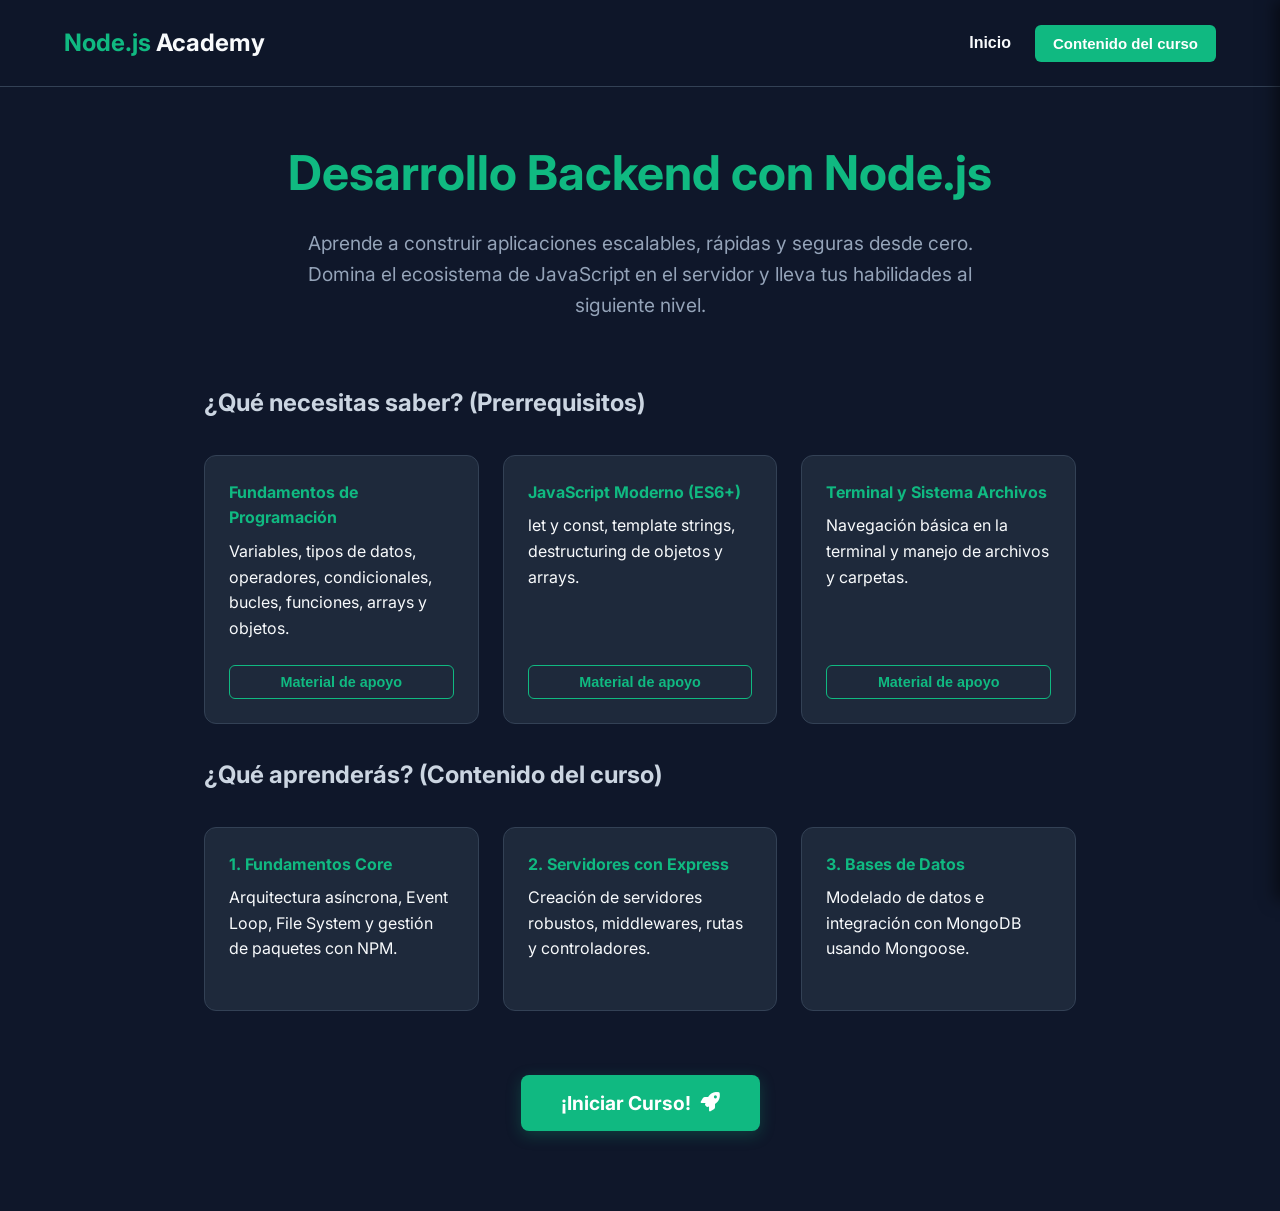
==== index.html @ 5e8589c1 "home page" ====
<!DOCTYPE html>
<html lang="es">
<head>
    <meta charset="UTF-8">
    <meta name="viewport" content="width=device-width, initial-scale=1.0">
    <title>Node.js Academy</title>
    <link rel="stylesheet" href="styles.css">
    <link rel="stylesheet" href="https://cdnjs.cloudflare.com/ajax/libs/font-awesome/6.4.0/css/all.min.css">
</head>
<body>

    <header>
        <div class="logo" id="logo-link"><span>Node.js</span> Academy</div>
        <div class="header-controls">
            <button id="home-btn" class="header-link-btn">Inicio</button>
            <button id="menu-btn" class="menu-btn">Contenido del curso</button>
        </div>
    </header>

    <nav id="sidebar" class="sidebar">
        <div class="sidebar-header">
            <h2>Contenido</h2>
            <button id="close-btn" class="close-btn" aria-label="Cerrar menú">✖</button>
        </div>
        <ul id="nav-links">
            <li><a href="#" data-target="module1">1. Introducción a Node.js</a></li>
            <li><a href="#" data-target="module2">2. Express y APIs REST</a></li>
            <li><a href="#" data-target="module3">3. Bases de Datos con MongoDB</a></li>
        </ul>
    </nav>
    <div id="overlay" class="overlay"></div>

    <main id="main-content">
        
        <section id="home" class="content-section active">
            
            <div class="hero">
                <h1>Desarrollo Backend con Node.js</h1>
                <p class="description">
                    Aprende a construir aplicaciones escalables, rápidas y seguras desde cero. 
                    Domina el ecosistema de JavaScript en el servidor y lleva tus habilidades al siguiente nivel.
                </p>
            </div>
            
            <div class="prerequisites">
                <h3>¿Qué necesitas saber? (Prerrequisitos)</h3>
                <div class="summary-grid">
                    <div class="summary-card">
                        <h4>Fundamentos de Programación</h4>
                        <p>Variables, tipos de datos, operadores, condicionales, bucles, funciones, arrays y objetos.</p>
                        <button class="resource-btn" data-title="Fundamentos de Programación" data-link="https://developer.mozilla.org/es/docs/Learn/JavaScript/First_steps">Material de apoyo</button>
                    </div>
                    <div class="summary-card">
                        <h4>JavaScript Moderno (ES6+)</h4>
                        <p>let y const, template strings, destructuring de objetos y arrays.</p>
                        <button class="resource-btn" data-title="JavaScript Moderno" data-link="https://javascript.info/">Material de apoyo</button>
                    </div>
                    <div class="summary-card">
                        <h4>Terminal y Sistema Archivos</h4>
                        <p>Navegación básica en la terminal y manejo de archivos y carpetas.</p>
                        <button class="resource-btn" data-title="Uso de la Terminal" data-link="https://ubuntu.com/tutorials/command-line-for-beginners">Material de apoyo</button>
                    </div>
                </div>
            </div>

            <div class="course-summary">
                <h3>¿Qué aprenderás? (Contenido del curso)</h3>
                <div class="summary-grid">
                    <div class="summary-card">
                        <h4>1. Fundamentos Core</h4>
                        <p>Arquitectura asíncrona, Event Loop, File System y gestión de paquetes con NPM.</p>
                    </div>
                    <div class="summary-card">
                        <h4>2. Servidores con Express</h4>
                        <p>Creación de servidores robustos, middlewares, rutas y controladores.</p>
                    </div>
                    <div class="summary-card">
                        <h4>3. Bases de Datos</h4>
                        <p>Modelado de datos e integración con MongoDB usando Mongoose.</p>
                    </div>
                </div>
            </div>

            <div class="cta-container">
                <button id="start-course-btn" class="main-cta-btn">
                    ¡Iniciar Curso! <i class="fas fa-rocket"></i>
                </button>
            </div>
        </section>

        <section id="module1" class="content-section">
            <span class="module-tag">Módulo 1</span>
            <h2>Introducción a Node.js</h2>
            <p>En esta lección entenderemos qué hace a Node.js tan especial y escribiremos nuestro primer servidor web nativo.</p>
            
            <h3>Video de la Clase</h3>
            <div class="video-container">
                <iframe width="560" height="315" src="https://www.youtube.com/embed/tgbNymZ7vqY" title="Clase 1" frameborder="0" allow="accelerometer; autoplay; clipboard-write; encrypted-media; gyroscope; picture-in-picture" allowfullscreen></iframe>
            </div>

            <h3>Nuestro primer servidor web</h3>
            <p>A diferencia de PHP o Apache, en Node.js nosotros mismos levantamos el servidor usando el módulo <code>http</code>. Aquí tienes el código base:</p>
            
            <div class="code-block">
                <div class="code-header">server.js</div>
                <pre><code>const http = require('http');

const server = http.createServer((req, res) => {
    res.statusCode = 200;
    res.setHeader('Content-Type', 'text/plain');
    res.end('¡Hola, Backend desde Node.js!');
});

server.listen(3000, () => {
    console.log('Servidor corriendo en el puerto 3000');
});</code></pre>
            </div>
            <div class="module-navigation">
                <button class="next-btn" data-next="module2">Ir al Módulo 2 <i class="fas fa-arrow-right"></i></button>
            </div>
        </section>

        <section id="module2" class="content-section">
            <span class="module-tag">Módulo 2</span>
            <h2>Express y APIs REST</h2>
            <p>Contenido en construcción...</p>
            <div class="module-navigation">
                <button class="next-btn" data-next="module3">Ir al Módulo 3 <i class="fas fa-arrow-right"></i></button>
            </div>
        </section>

        <section id="module3" class="content-section">
            <span class="module-tag">Módulo 3</span>
            <h2>Bases de Datos con MongoDB</h2>
            <p>Contenido en construcción...</p>
            
            <div class="module-navigation">
                <button class="next-btn" data-next="course-completed">Finalizar Curso <i class="fas fa-check-circle"></i></button>
            </div>
        </section>

        <section id="course-completed" class="content-section">
            <div class="completion-container">
                <h2>¡Felicidades, has finalizado el curso! 🎉</h2>
                <p>Espero que hayas disfrutado y aprendido mucho sobre Node.js.</p>
                <p>Tu opinión es muy importante para seguir mejorando. Por favor, envía tus comentarios, dudas o feedback a mi correo:</p>
                <a href="mailto:tu-correo@ejemplo.com" class="email-link">
                    <i class="fas fa-envelope"></i> tu-correo@ejemplo.com
                </a>
            </div>
        </section>

    </main>

    <div id="resource-modal" class="modal-overlay-alert">
        <div class="modal-content">
            <span class="close-modal" aria-label="Cerrar ventana">✖</span>
            <h3 id="modal-title">Título del Prerrequisito</h3>
            <p>Si aún no dominas este tema, te recomendamos estudiarlo antes de comenzar el curso para que le saques el máximo provecho a las lecciones.</p>
            <a href="#" id="modal-link" target="_blank" class="external-link-btn">
                Ir al material de estudio <i class="fas fa-external-link-alt"></i>
            </a>
        </div>
    </div>

    <script src="script.js"></script>
</body>
</html>
---- styles.css ----
/* ================= VARIABLES Y CONFIGURACIÓN BASE ================= */
@import url('https://fonts.googleapis.com/css2?family=Inter:wght@300;400;600;700&display=swap');
@import url('https://fonts.googleapis.com/css2?family=Fira+Code:wght@400;500&display=swap');

:root {
    --bg-color: #0f172a;
    --surface-color: #1e293b;
    --text-primary: #f8fafc;
    --text-secondary: #94a3b8;
    --accent-color: #10b981;
    --accent-hover: #059669;
}

* {
    margin: 0;
    padding: 0;
    box-sizing: border-box;
}

body {
    font-family: 'Inter', sans-serif;
    background-color: var(--bg-color);
    color: var(--text-primary);
    line-height: 1.6;
}

/* ================= COMPONENTES GLOBALES ================= */
main {
    padding: 3rem 5%;
    max-width: 1000px;
    margin: 0 auto;
}

/* ================= ENCABEZADO (HEADER) ================= */
header {
    display: flex;
    justify-content: space-between;
    align-items: center;
    padding: 1.5rem 5%;
    background-color: rgba(15, 23, 42, 0.9);
    backdrop-filter: blur(10px);
    border-bottom: 1px solid #334155;
    position: sticky;
    top: 0;
    z-index: 100;
}

.logo {
    font-size: 1.5rem;
    font-weight: 700;
    cursor: pointer;
    transition: opacity 0.3s ease;
}

.logo:hover {
    opacity: 0.8;
}

.logo span {
    color: var(--accent-color);
}

.header-controls {
    display: flex;
    align-items: center;
    gap: 1.5rem;
}

.header-link-btn {
    background: none;
    border: none;
    color: var(--text-primary);
    font-size: 1rem;
    font-weight: 600;
    cursor: pointer;
    transition: color 0.3s ease;
}

.header-link-btn:hover {
    color: var(--accent-color);
}

.menu-btn {
    padding: 10px 18px;
    background-color: var(--accent-color);
    color: #ffffff;
    font-weight: 600;
    border: none;
    border-radius: 6px;
    font-size: 15px;
    cursor: pointer;
    transition: background-color 0.3s ease, transform 0.1s ease;
}

.menu-btn:hover {
    background-color: var(--accent-hover);
}

.menu-btn:active {
    transform: scale(0.97);
}

/* ================= MENÚ LATERAL (SIDEBAR) ================= */
.sidebar {
    position: fixed;
    top: 0;
    right: -350px;
    width: 350px;
    height: 100vh;
    background-color: var(--surface-color);
    box-shadow: -5px 0 15px rgba(0,0,0,0.5);
    transition: right 0.4s cubic-bezier(0.4, 0, 0.2, 1);
    z-index: 1000;
    padding: 2rem;
    overflow-y: auto;
}

.sidebar.open {
    right: 0;
}

.sidebar-header {
    display: flex;
    justify-content: space-between;
    align-items: center;
    margin-bottom: 2rem;
    border-bottom: 1px solid #334155;
    padding-bottom: 1rem;
}

.close-btn {
    background: none;
    border: none;
    color: var(--text-secondary);
    font-size: 1.5rem;
    cursor: pointer;
    transition: color 0.3s;
}

.close-btn:hover {
    color: #ef4444;
}

.sidebar ul {
    list-style: none;
}

.sidebar ul li {
    margin-bottom: 1rem;
}

.sidebar ul li a {
    color: var(--text-secondary);
    text-decoration: none;
    font-size: 1.1rem;
    transition: all 0.3s;
    display: block;
    padding: 0.5rem;
    border-radius: 8px;
}

.sidebar ul li a:hover, 
.sidebar ul li a.active-link {
    color: var(--text-primary);
    background-color: #334155;
    padding-left: 1rem;
    border-left: 4px solid var(--accent-color);
}

.overlay {
    position: fixed;
    top: 0;
    left: 0;
    width: 100%;
    height: 100%;
    background: rgba(0,0,0,0.6);
    z-index: 999;
    opacity: 0;
    visibility: hidden;
    transition: all 0.3s;
}

.overlay.active {
    opacity: 1;
    visibility: visible;
}

/* ================= SECCIONES Y CONTENIDO ================= */
.content-section {
    display: none;
    animation: fadeIn 0.5s ease-in-out;
}

.content-section.active {
    display: block;
}

@keyframes fadeIn {
    from { opacity: 0; transform: translateY(10px); }
    to { opacity: 1; transform: translateY(0); }
}

/* Hero Section */
.hero {
    text-align: center;
    margin-bottom: 4rem;
}

.hero h1 {
    font-size: 3rem;
    margin-bottom: 1rem;
    color: var(--accent-color);
}

.hero .description {
    font-size: 1.2rem;
    color: var(--text-secondary);
    max-width: 700px;
    margin: 0 auto;
}

/* Tipografía de Módulos */
.module-tag {
    background-color: var(--accent-color);
    color: #000;
    padding: 0.3rem 0.8rem;
    border-radius: 20px;
    font-size: 0.8rem;
    font-weight: 700;
    text-transform: uppercase;
}

.content-section h2 {
    font-size: 2.5rem;
    margin: 1rem 0 2rem 0;
    border-bottom: 2px solid #334155;
    padding-bottom: 0.5rem;
}

.content-section h3 {
    font-size: 1.5rem;
    margin: 2rem 0 1rem 0;
    color: #cbd5e1;
}

/* ================= TARJETAS (CARDS) Y CUADRÍCULAS ================= */
.summary-grid {
    display: grid;
    grid-template-columns: repeat(auto-fit, minmax(250px, 1fr));
    gap: 1.5rem;
    margin-top: 2rem;
    align-items: stretch; /* Asegura que todas las tarjetas tengan el mismo alto */
}

/* REPARACIÓN DE ALINEACIÓN DE BOTONES */
.summary-card {
    background-color: var(--surface-color);
    padding: 1.5rem;
    border-radius: 12px;
    border: 1px solid #334155;
    transition: transform 0.3s ease;
    display: flex;         /* Habilita flexbox interno */
    flex-direction: column; /* Coloca elementos uno debajo del otro */
}

.summary-card:hover {
    transform: translateY(-5px);
}

.summary-card h4 {
    color: var(--accent-color);
    margin-bottom: 0.5rem;
}

.summary-card p {
    flex-grow: 1; /* Ocupa todo el espacio restante empujando el botón hacia abajo */
    margin-bottom: 1.5rem;
}

/* Botones dentro de tarjetas */
.resource-btn {
    margin-top: auto; /* Fuerza al botón a anclarse en la parte inferior */
    padding: 8px 12px;
    background-color: transparent;
    color: var(--accent-color);
    border: 1px solid var(--accent-color);
    border-radius: 6px;
    cursor: pointer;
    font-size: 0.9rem;
    font-weight: 600;
    transition: all 0.3s ease;
    width: 100%;
}

.resource-btn:hover {
    background-color: var(--accent-color);
    color: #ffffff;
}

/* ================= CALL TO ACTION (Botón Principal) ================= */
.cta-container {
    text-align: center;
    margin-top: 4rem;
    margin-bottom: 2rem;
}

.main-cta-btn {
    background-color: var(--accent-color);
    color: #ffffff;
    font-family: 'Inter', sans-serif;
    font-size: 1.2rem;
    font-weight: 700;
    padding: 16px 40px;
    border: none;
    border-radius: 8px;
    cursor: pointer;
    transition: transform 0.2s ease, background-color 0.3s ease, box-shadow 0.3s ease;
    box-shadow: 0 4px 15px rgba(16, 185, 129, 0.25);
    display: inline-flex;
    align-items: center;
    gap: 10px;
}

.main-cta-btn:hover {
    background-color: var(--accent-hover);
    transform: translateY(-3px);
    box-shadow: 0 6px 20px rgba(16, 185, 129, 0.4);
}

.main-cta-btn:active {
    transform: translateY(1px);
}

/* ================= VENTANA EMERGENTE (MODAL) ================= */
.modal-overlay-alert {
    position: fixed;
    top: 0;
    left: 0;
    width: 100%;
    height: 100%;
    background: rgba(0, 0, 0, 0.7);
    backdrop-filter: blur(4px);
    display: flex;
    justify-content: center;
    align-items: center;
    z-index: 2000;
    opacity: 0;
    visibility: hidden;
    transition: all 0.3s ease;
}

.modal-overlay-alert.active {
    opacity: 1;
    visibility: visible;
}

.modal-content {
    background-color: var(--surface-color);
    padding: 2.5rem 2rem;
    border-radius: 12px;
    width: 90%;
    max-width: 450px;
    position: relative;
    text-align: center;
    border: 1px solid #334155;
    box-shadow: 0 20px 25px -5px rgba(0, 0, 0, 0.5);
    transform: scale(0.8);
    transition: transform 0.3s ease;
}

.modal-overlay-alert.active .modal-content {
    transform: scale(1);
}

.close-modal {
    position: absolute;
    top: 15px;
    right: 20px;
    font-size: 1.2rem;
    color: var(--text-secondary);
    cursor: pointer;
    transition: color 0.3s;
}

.close-modal:hover {
    color: #ef4444;
}

.modal-content h3 {
    color: var(--accent-color);
    margin-bottom: 1rem;
    font-size: 1.5rem;
}

.modal-content p {
    margin-bottom: 2rem;
    color: var(--text-primary);
    font-size: 0.95rem;
}

.external-link-btn {
    display: inline-block;
    background-color: var(--accent-color);
    color: #ffffff;
    padding: 12px 24px;
    text-decoration: none;
    border-radius: 6px;
    font-weight: 600;
    transition: background-color 0.3s;
}

.external-link-btn:hover {
    background-color: var(--accent-hover);
}

/* ================= ELEMENTOS MULTIMEDIA Y CÓDIGO ================= */
.video-container {
    position: relative;
    padding-bottom: 56.25%;
    height: 0;
    overflow: hidden;
    max-width: 100%;
    border-radius: 12px;
    box-shadow: 0 10px 30px rgba(0,0,0,0.5);
    margin: 2rem 0;
    background-color: #000;
}

.video-container iframe {
    position: absolute;
    top: 0;
    left: 0;
    width: 100%;
    height: 100%;
}

.code-block {
    background-color: #020617;
    border-radius: 8px;
    overflow: hidden;
    margin: 1.5rem 0;
    border: 1px solid #334155;
}

.code-header {
    background-color: #1e293b;
    padding: 0.5rem 1rem;
    font-size: 0.9rem;
    color: var(--text-secondary);
    border-bottom: 1px solid #334155;
    font-family: 'Fira Code', monospace;
}

pre {
    padding: 1rem;
    overflow-x: auto;
}

code {
    font-family: 'Fira Code', monospace;
    font-size: 0.95rem;
    color: #38bdf8;
}

/* ================= NAVEGACIÓN ENTRE MÓDULOS ================= */
.module-navigation {
    margin-top: 3rem;
    padding-top: 2rem;
    border-top: 1px solid #334155;
    display: flex;
    justify-content: flex-end; /* Alinea el botón a la derecha */
}

.next-btn {
    background-color: var(--accent-color);
    color: #ffffff;
    font-family: 'Inter', sans-serif;
    font-size: 1rem;
    font-weight: 600;
    padding: 12px 24px;
    border: none;
    border-radius: 8px;
    cursor: pointer;
    transition: transform 0.2s ease, background-color 0.3s ease;
    display: inline-flex;
    align-items: center;
    gap: 8px;
}

.next-btn:hover {
    background-color: var(--accent-hover);
    transform: translateX(4px); /* Pequeño movimiento hacia la derecha al pasar el mouse */
}

/* ================= PANTALLA DE FINALIZACIÓN ================= */
.completion-container {
    text-align: center;
    padding: 4rem 2rem;
    background-color: var(--surface-color);
    border-radius: 12px;
    border: 1px solid #334155;
    margin-top: 2rem;
    box-shadow: 0 10px 25px rgba(0,0,0,0.2);
}

.completion-container h2 {
    color: var(--accent-color);
    margin-bottom: 1rem;
    border-bottom: none; /* Quitamos la línea inferior que tienen los otros h2 */
    font-size: 2.2rem;
}

.completion-container p {
    font-size: 1.1rem;
    margin-bottom: 1.5rem;
    color: var(--text-secondary);
}

.email-link {
    display: inline-flex;
    align-items: center;
    gap: 10px;
    background-color: #334155;
    color: var(--text-primary);
    padding: 12px 24px;
    border-radius: 8px;
    text-decoration: none;
    font-weight: 600;
    font-size: 1.1rem;
    transition: background-color 0.3s ease, color 0.3s ease;
    margin-top: 1rem;
}

.email-link:hover {
    background-color: #475569;
    color: var(--accent-color);
}


/* ================= DISEÑO RESPONSIVO (MÓVILES) ================= */
@media (max-width: 768px) {
    .sidebar { width: 100%; right: -100%; }
    .hero h1 { font-size: 2rem; }
    .header-controls { gap: 1rem; }
}
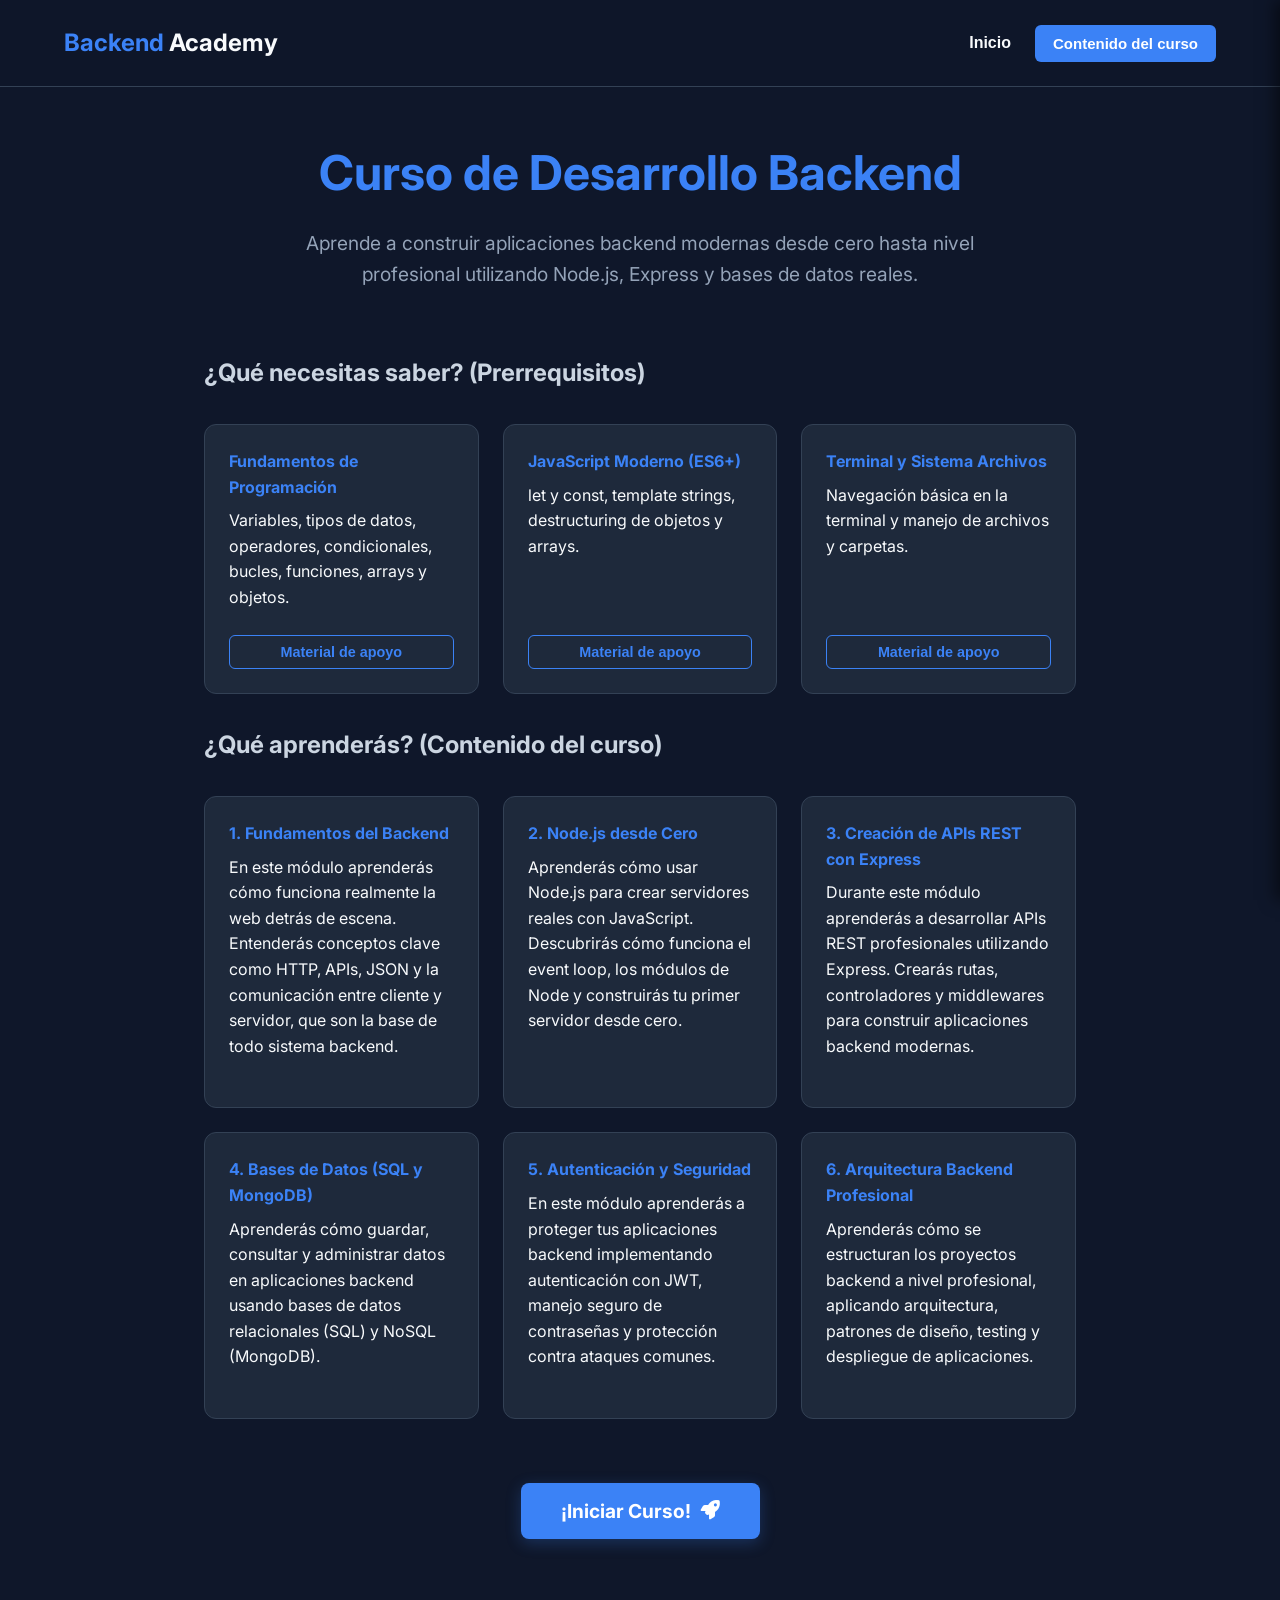
==== commit df8d91dd: "home page" ====
--- a/index.html
+++ b/index.html
@@ -3,14 +3,14 @@
 <head>
     <meta charset="UTF-8">
     <meta name="viewport" content="width=device-width, initial-scale=1.0">
-    <title>Node.js Academy</title>
+    <title>Backend Academy</title>
     <link rel="stylesheet" href="styles.css">
     <link rel="stylesheet" href="https://cdnjs.cloudflare.com/ajax/libs/font-awesome/6.4.0/css/all.min.css">
 </head>
 <body>
 
     <header>
-        <div class="logo" id="logo-link"><span>Node.js</span> Academy</div>
+        <div class="logo" id="logo-link"><span>Backend</span> Academy</div>
         <div class="header-controls">
             <button id="home-btn" class="header-link-btn">Inicio</button>
             <button id="menu-btn" class="menu-btn">Contenido del curso</button>
@@ -23,9 +23,12 @@
             <button id="close-btn" class="close-btn" aria-label="Cerrar menú">✖</button>
         </div>
         <ul id="nav-links">
-            <li><a href="#" data-target="module1">1. Introducción a Node.js</a></li>
-            <li><a href="#" data-target="module2">2. Express y APIs REST</a></li>
-            <li><a href="#" data-target="module3">3. Bases de Datos con MongoDB</a></li>
+            <li><a href="#" data-target="module1">1. Fundamentos del Backend</a></li>
+            <li><a href="#" data-target="module2">2. Node.js desde Cero</a></li>
+            <li><a href="#" data-target="module3">3. Creación de APIs REST</a></li>
+            <li><a href="#" data-target="module4">4. Bases de Datos</a></li>
+            <li><a href="#" data-target="module5">5. Autenticación y Seguridad</a></li>
+            <li><a href="#" data-target="module6">6. Arquitectura Profesional</a></li>
         </ul>
     </nav>
     <div id="overlay" class="overlay"></div>
@@ -35,10 +38,9 @@
         <section id="home" class="content-section active">
             
             <div class="hero">
-                <h1>Desarrollo Backend con Node.js</h1>
+                <h1>Curso de Desarrollo Backend</h1>
                 <p class="description">
-                    Aprende a construir aplicaciones escalables, rápidas y seguras desde cero. 
-                    Domina el ecosistema de JavaScript en el servidor y lleva tus habilidades al siguiente nivel.
+                    Aprende a construir aplicaciones backend modernas desde cero hasta nivel profesional utilizando Node.js, Express y bases de datos reales.
                 </p>
             </div>
             
@@ -48,17 +50,17 @@
                     <div class="summary-card">
                         <h4>Fundamentos de Programación</h4>
                         <p>Variables, tipos de datos, operadores, condicionales, bucles, funciones, arrays y objetos.</p>
-                        <button class="resource-btn" data-title="Fundamentos de Programación" data-link="https://developer.mozilla.org/es/docs/Learn/JavaScript/First_steps">Material de apoyo</button>
+                        <button class="resource-btn" data-title="Fundamentos de Programación" data-link="https://www.coursera.org/programs/coursera-para-la-universidad-nacional-de-colombia-ji3sj/learn/programacion-con-python-basico">Material de apoyo</button>
                     </div>
                     <div class="summary-card">
                         <h4>JavaScript Moderno (ES6+)</h4>
                         <p>let y const, template strings, destructuring de objetos y arrays.</p>
-                        <button class="resource-btn" data-title="JavaScript Moderno" data-link="https://javascript.info/">Material de apoyo</button>
+                        <button class="resource-btn" data-title="JavaScript Moderno" data-link="https://www.youtube.com/watch?v=1glVfFxj8a4">Material de apoyo</button>
                     </div>
                     <div class="summary-card">
                         <h4>Terminal y Sistema Archivos</h4>
                         <p>Navegación básica en la terminal y manejo de archivos y carpetas.</p>
-                        <button class="resource-btn" data-title="Uso de la Terminal" data-link="https://ubuntu.com/tutorials/command-line-for-beginners">Material de apoyo</button>
+                        <button class="resource-btn" data-title="Uso de la Terminal" data-link="https://www.youtube.com/watch?v=ABgLEKFhlZE">Material de apoyo</button>
                     </div>
                 </div>
             </div>
@@ -67,16 +69,28 @@
                 <h3>¿Qué aprenderás? (Contenido del curso)</h3>
                 <div class="summary-grid">
                     <div class="summary-card">
-                        <h4>1. Fundamentos Core</h4>
-                        <p>Arquitectura asíncrona, Event Loop, File System y gestión de paquetes con NPM.</p>
+                        <h4>1. Fundamentos del Backend</h4>
+                        <p>En este módulo aprenderás cómo funciona realmente la web detrás de escena. Entenderás conceptos clave como HTTP, APIs, JSON y la comunicación entre cliente y servidor, que son la base de todo sistema backend.</p>
                     </div>
                     <div class="summary-card">
-                        <h4>2. Servidores con Express</h4>
-                        <p>Creación de servidores robustos, middlewares, rutas y controladores.</p>
+                        <h4>2. Node.js desde Cero</h4>
+                        <p>Aprenderás cómo usar Node.js para crear servidores reales con JavaScript. Descubrirás cómo funciona el event loop, los módulos de Node y construirás tu primer servidor desde cero.</p>
                     </div>
                     <div class="summary-card">
-                        <h4>3. Bases de Datos</h4>
-                        <p>Modelado de datos e integración con MongoDB usando Mongoose.</p>
+                        <h4>3. Creación de APIs REST con Express</h4>
+                        <p>Durante este módulo aprenderás a desarrollar APIs REST profesionales utilizando Express. Crearás rutas, controladores y middlewares para construir aplicaciones backend modernas.</p>
+                    </div>
+                    <div class="summary-card">
+                        <h4>4. Bases de Datos (SQL y MongoDB)</h4>
+                        <p>Aprenderás cómo guardar, consultar y administrar datos en aplicaciones backend usando bases de datos relacionales (SQL) y NoSQL (MongoDB).</p>
+                    </div>
+                    <div class="summary-card">
+                        <h4>5. Autenticación y Seguridad</h4>
+                        <p>En este módulo aprenderás a proteger tus aplicaciones backend implementando autenticación con JWT, manejo seguro de contraseñas y protección contra ataques comunes.</p>
+                    </div>
+                    <div class="summary-card">
+                        <h4>6. Arquitectura Backend Profesional</h4>
+                        <p>Aprenderás cómo se estructuran los proyectos backend a nivel profesional, aplicando arquitectura, patrones de diseño, testing y despliegue de aplicaciones.</p>
                     </div>
                 </div>
             </div>
@@ -90,62 +104,76 @@
 
         <section id="module1" class="content-section">
             <span class="module-tag">Módulo 1</span>
-            <h2>Introducción a Node.js</h2>
-            <p>En esta lección entenderemos qué hace a Node.js tan especial y escribiremos nuestro primer servidor web nativo.</p>
+            <h2>Fundamentos del Backend</h2>
+            <p>Contenido en construcción...</p>
             
-            <h3>Video de la Clase</h3>
-            <div class="video-container">
-                <iframe width="560" height="315" src="https://www.youtube.com/embed/tgbNymZ7vqY" title="Clase 1" frameborder="0" allow="accelerometer; autoplay; clipboard-write; encrypted-media; gyroscope; picture-in-picture" allowfullscreen></iframe>
-            </div>
-
-            <h3>Nuestro primer servidor web</h3>
-            <p>A diferencia de PHP o Apache, en Node.js nosotros mismos levantamos el servidor usando el módulo <code>http</code>. Aquí tienes el código base:</p>
-            
-            <div class="code-block">
-                <div class="code-header">server.js</div>
-                <pre><code>const http = require('http');
-
-const server = http.createServer((req, res) => {
-    res.statusCode = 200;
-    res.setHeader('Content-Type', 'text/plain');
-    res.end('¡Hola, Backend desde Node.js!');
-});
-
-server.listen(3000, () => {
-    console.log('Servidor corriendo en el puerto 3000');
-});</code></pre>
-            </div>
-            <div class="module-navigation">
-                <button class="next-btn" data-next="module2">Ir al Módulo 2 <i class="fas fa-arrow-right"></i></button>
+            <div class="module-navigation single-btn">
+                <button class="nav-module-btn next" data-navigate="module2">Ir al Módulo 2 <i class="fas fa-arrow-right"></i></button>
             </div>
         </section>
 
         <section id="module2" class="content-section">
             <span class="module-tag">Módulo 2</span>
-            <h2>Express y APIs REST</h2>
+            <h2>Node.js desde Cero</h2>
             <p>Contenido en construcción...</p>
+            
             <div class="module-navigation">
-                <button class="next-btn" data-next="module3">Ir al Módulo 3 <i class="fas fa-arrow-right"></i></button>
+                <button class="nav-module-btn prev" data-navigate="module1"><i class="fas fa-arrow-left"></i> Anterior</button>
+                <button class="nav-module-btn next" data-navigate="module3">Ir al Módulo 3 <i class="fas fa-arrow-right"></i></button>
             </div>
         </section>
 
         <section id="module3" class="content-section">
             <span class="module-tag">Módulo 3</span>
-            <h2>Bases de Datos con MongoDB</h2>
+            <h2>Creación de APIs REST con Express</h2>
             <p>Contenido en construcción...</p>
             
             <div class="module-navigation">
-                <button class="next-btn" data-next="course-completed">Finalizar Curso <i class="fas fa-check-circle"></i></button>
+                <button class="nav-module-btn prev" data-navigate="module2"><i class="fas fa-arrow-left"></i> Anterior</button>
+                <button class="nav-module-btn next" data-navigate="module4">Ir al Módulo 4 <i class="fas fa-arrow-right"></i></button>
+            </div>
+        </section>
+
+        <section id="module4" class="content-section">
+            <span class="module-tag">Módulo 4</span>
+            <h2>Bases de Datos (SQL y MongoDB)</h2>
+            <p>Contenido en construcción...</p>
+            
+            <div class="module-navigation">
+                <button class="nav-module-btn prev" data-navigate="module3"><i class="fas fa-arrow-left"></i> Anterior</button>
+                <button class="nav-module-btn next" data-navigate="module5">Ir al Módulo 5 <i class="fas fa-arrow-right"></i></button>
+            </div>
+        </section>
+
+        <section id="module5" class="content-section">
+            <span class="module-tag">Módulo 5</span>
+            <h2>Autenticación y Seguridad</h2>
+            <p>Contenido en construcción...</p>
+            
+            <div class="module-navigation">
+                <button class="nav-module-btn prev" data-navigate="module4"><i class="fas fa-arrow-left"></i> Anterior</button>
+                <button class="nav-module-btn next" data-navigate="module6">Ir al Módulo 6 <i class="fas fa-arrow-right"></i></button>
+            </div>
+        </section>
+
+        <section id="module6" class="content-section">
+            <span class="module-tag">Módulo 6</span>
+            <h2>Arquitectura Backend Profesional</h2>
+            <p>Contenido en construcción...</p>
+            
+            <div class="module-navigation">
+                <button class="nav-module-btn prev" data-navigate="module5"><i class="fas fa-arrow-left"></i> Anterior</button>
+                <button class="nav-module-btn next" data-navigate="course-completed">Finalizar Curso <i class="fas fa-check-circle"></i></button>
             </div>
         </section>
 
         <section id="course-completed" class="content-section">
             <div class="completion-container">
                 <h2>¡Felicidades, has finalizado el curso! 🎉</h2>
-                <p>Espero que hayas disfrutado y aprendido mucho sobre Node.js.</p>
+                <p>Espero que hayas disfrutado y aprendido mucho sobre Desarrollo Backend</p>
                 <p>Tu opinión es muy importante para seguir mejorando. Por favor, envía tus comentarios, dudas o feedback a mi correo:</p>
-                <a href="mailto:tu-correo@ejemplo.com" class="email-link">
-                    <i class="fas fa-envelope"></i> tu-correo@ejemplo.com
+                <a href="mailto:tacevedo@unal.edu.co" class="email-link">
+                    <i class="fas fa-envelope"></i> tacevedo@unal.edu.co
                 </a>
             </div>
         </section>
--- a/styles.css
+++ b/styles.css
@@ -7,8 +7,8 @@
     --surface-color: #1e293b;
     --text-primary: #f8fafc;
     --text-secondary: #94a3b8;
-    --accent-color: #10b981;
-    --accent-hover: #059669;
+    --accent-color: #3b82f6;
+    --accent-hover: #2563eb;
 }
 
 * {
@@ -315,7 +315,7 @@
     border-radius: 8px;
     cursor: pointer;
     transition: transform 0.2s ease, background-color 0.3s ease, box-shadow 0.3s ease;
-    box-shadow: 0 4px 15px rgba(16, 185, 129, 0.25);
+    box-shadow: 0 4px 15px rgba(59, 130, 246, 0.25);
     display: inline-flex;
     align-items: center;
     gap: 10px;
@@ -324,7 +324,7 @@
 .main-cta-btn:hover {
     background-color: var(--accent-hover);
     transform: translateY(-3px);
-    box-shadow: 0 6px 20px rgba(16, 185, 129, 0.4);
+    box-shadow: 0 6px 20px rgba(59, 130, 246, 0.4);
 }
 
 .main-cta-btn:active {
@@ -462,34 +462,59 @@
     color: #38bdf8;
 }
 
+
 /* ================= NAVEGACIÓN ENTRE MÓDULOS ================= */
 .module-navigation {
     margin-top: 3rem;
     padding-top: 2rem;
     border-top: 1px solid #334155;
     display: flex;
-    justify-content: flex-end; /* Alinea el botón a la derecha */
-}
-
-.next-btn {
-    background-color: var(--accent-color);
-    color: #ffffff;
+    justify-content: space-between; /* Separa los botones a los extremos */
+    align-items: center;
+}
+
+/* Cuando solo hay un botón (Módulo 1), lo tiramos a la derecha */
+.module-navigation.single-btn {
+    justify-content: flex-end;
+}
+
+/* Estilos base para ambos botones */
+.nav-module-btn {
     font-family: 'Inter', sans-serif;
     font-size: 1rem;
     font-weight: 600;
     padding: 12px 24px;
+    border-radius: 8px;
+    cursor: pointer;
+    transition: transform 0.2s ease, background-color 0.3s ease, color 0.3s ease;
+    display: inline-flex;
+    align-items: center;
+    gap: 8px;
+}
+
+/* Estilo para el botón Siguiente (Principal) */
+.nav-module-btn.next {
+    background-color: var(--accent-color);
+    color: #ffffff;
     border: none;
-    border-radius: 8px;
-    cursor: pointer;
-    transition: transform 0.2s ease, background-color 0.3s ease;
-    display: inline-flex;
-    align-items: center;
-    gap: 8px;
-}
-
-.next-btn:hover {
+}
+
+.nav-module-btn.next:hover {
     background-color: var(--accent-hover);
-    transform: translateX(4px); /* Pequeño movimiento hacia la derecha al pasar el mouse */
+    transform: translateX(4px);
+}
+
+/* Estilo para el botón Anterior (Secundario) */
+.nav-module-btn.prev {
+    background-color: transparent;
+    color: var(--text-secondary);
+    border: 1px solid #334155;
+}
+
+.nav-module-btn.prev:hover {
+    background-color: #334155;
+    color: var(--text-primary);
+    transform: translateX(-4px);
 }
 
 /* ================= PANTALLA DE FINALIZACIÓN ================= */
@@ -542,5 +567,4 @@
     .sidebar { width: 100%; right: -100%; }
     .hero h1 { font-size: 2rem; }
     .header-controls { gap: 1rem; }
-}
-
+}
